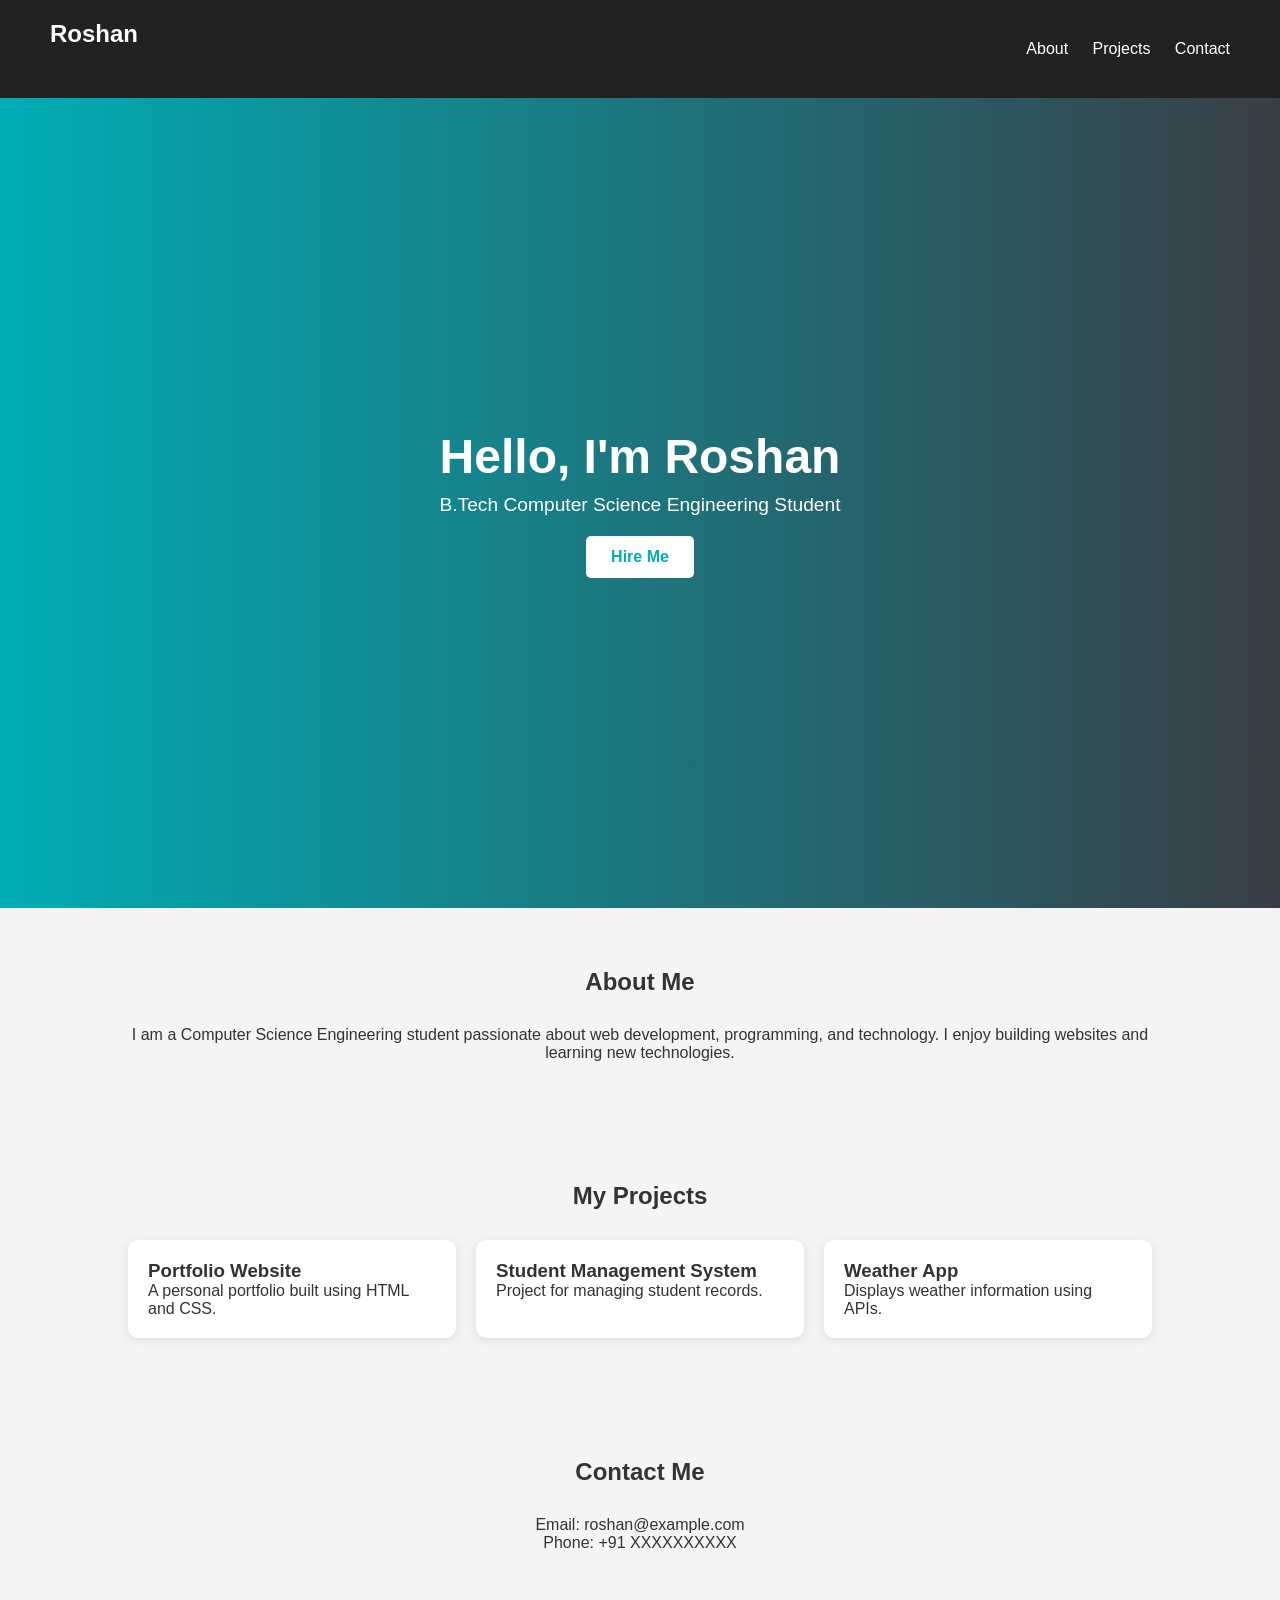
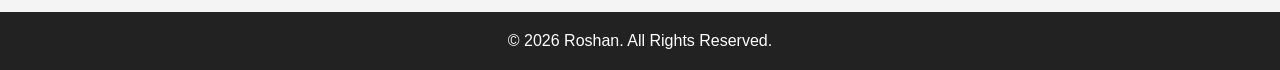
==== portfolio/public/index.html @ 63ba8bae "update website" ====
<!DOCTYPE html>
<html lang="en">
<head>
    <meta charset="UTF-8">
    <meta name="viewport" content="width=device-width, initial-scale=1.0">
    <title>Roshan Portfolio</title>

    <style>
        *{
            margin:0;
            padding:0;
            box-sizing:border-box;
            font-family: Arial, sans-serif;
        }

        body{
            background:#f4f4f4;
            color:#333;
        }

        header{
            background:#222;
            color:white;
            padding:20px 50px;
            display:flex;
            justify-content:space-between;
            align-items:center;
        }

        nav a{
            color:white;
            text-decoration:none;
            margin-left:20px;
        }

        nav a:hover{
            color:#00adb5;
        }

        .hero{
            height:90vh;
            display:flex;
            flex-direction:column;
            justify-content:center;
            align-items:center;
            text-align:center;
            background:linear-gradient(to right,#00adb5,#393e46);
            color:white;
        }

        .hero h1{
            font-size:3rem;
            margin-bottom:10px;
        }

        .hero p{
            font-size:1.2rem;
        }

        .btn{
            margin-top:20px;
            padding:12px 25px;
            background:white;
            color:#00adb5;
            text-decoration:none;
            border-radius:5px;
            font-weight:bold;
        }

        section{
            padding:60px 10%;
        }

        h2{
            text-align:center;
            margin-bottom:30px;
        }

        .about,
        .contact{
            text-align:center;
        }

        .projects{
            display:grid;
            grid-template-columns:repeat(auto-fit,minmax(250px,1fr));
            gap:20px;
        }

        .card{
            background:white;
            padding:20px;
            border-radius:10px;
            box-shadow:0 2px 10px rgba(0,0,0,0.1);
        }

        footer{
            background:#222;
            color:white;
            text-align:center;
            padding:20px;
        }
    </style>
</head>
<body>

    <header>
        <h2>Roshan</h2>

        <nav>
            <a href="#about">About</a>
            <a href="#projects">Projects</a>
            <a href="#contact">Contact</a>
        </nav>
    </header>

    <section class="hero">
        <h1>Hello, I'm Roshan</h1>
        <p>B.Tech Computer Science Engineering Student</p>
        <a href="#contact" class="btn">Hire Me</a>
    </section>

    <section id="about" class="about">
        <h2>About Me</h2>
        <p>
            I am a Computer Science Engineering student passionate about
            web development, programming, and technology. I enjoy building
            websites and learning new technologies.
        </p>
    </section>

    <section id="projects">
        <h2>My Projects</h2>

        <div class="projects">
            <div class="card">
                <h3>Portfolio Website</h3>
                <p>A personal portfolio built using HTML and CSS.</p>
            </div>

            <div class="card">
                <h3>Student Management System</h3>
                <p>Project for managing student records.</p>
            </div>

            <div class="card">
                <h3>Weather App</h3>
                <p>Displays weather information using APIs.</p>
            </div>
        </div>
    </section>

    <section id="contact" class="contact">
        <h2>Contact Me</h2>

        <p>Email: roshan@example.com</p>
        <p>Phone: +91 XXXXXXXXXX</p>
    </section>

    <footer>
        <p>&copy; 2026 Roshan. All Rights Reserved.</p>
    </footer>

</body>
</html>
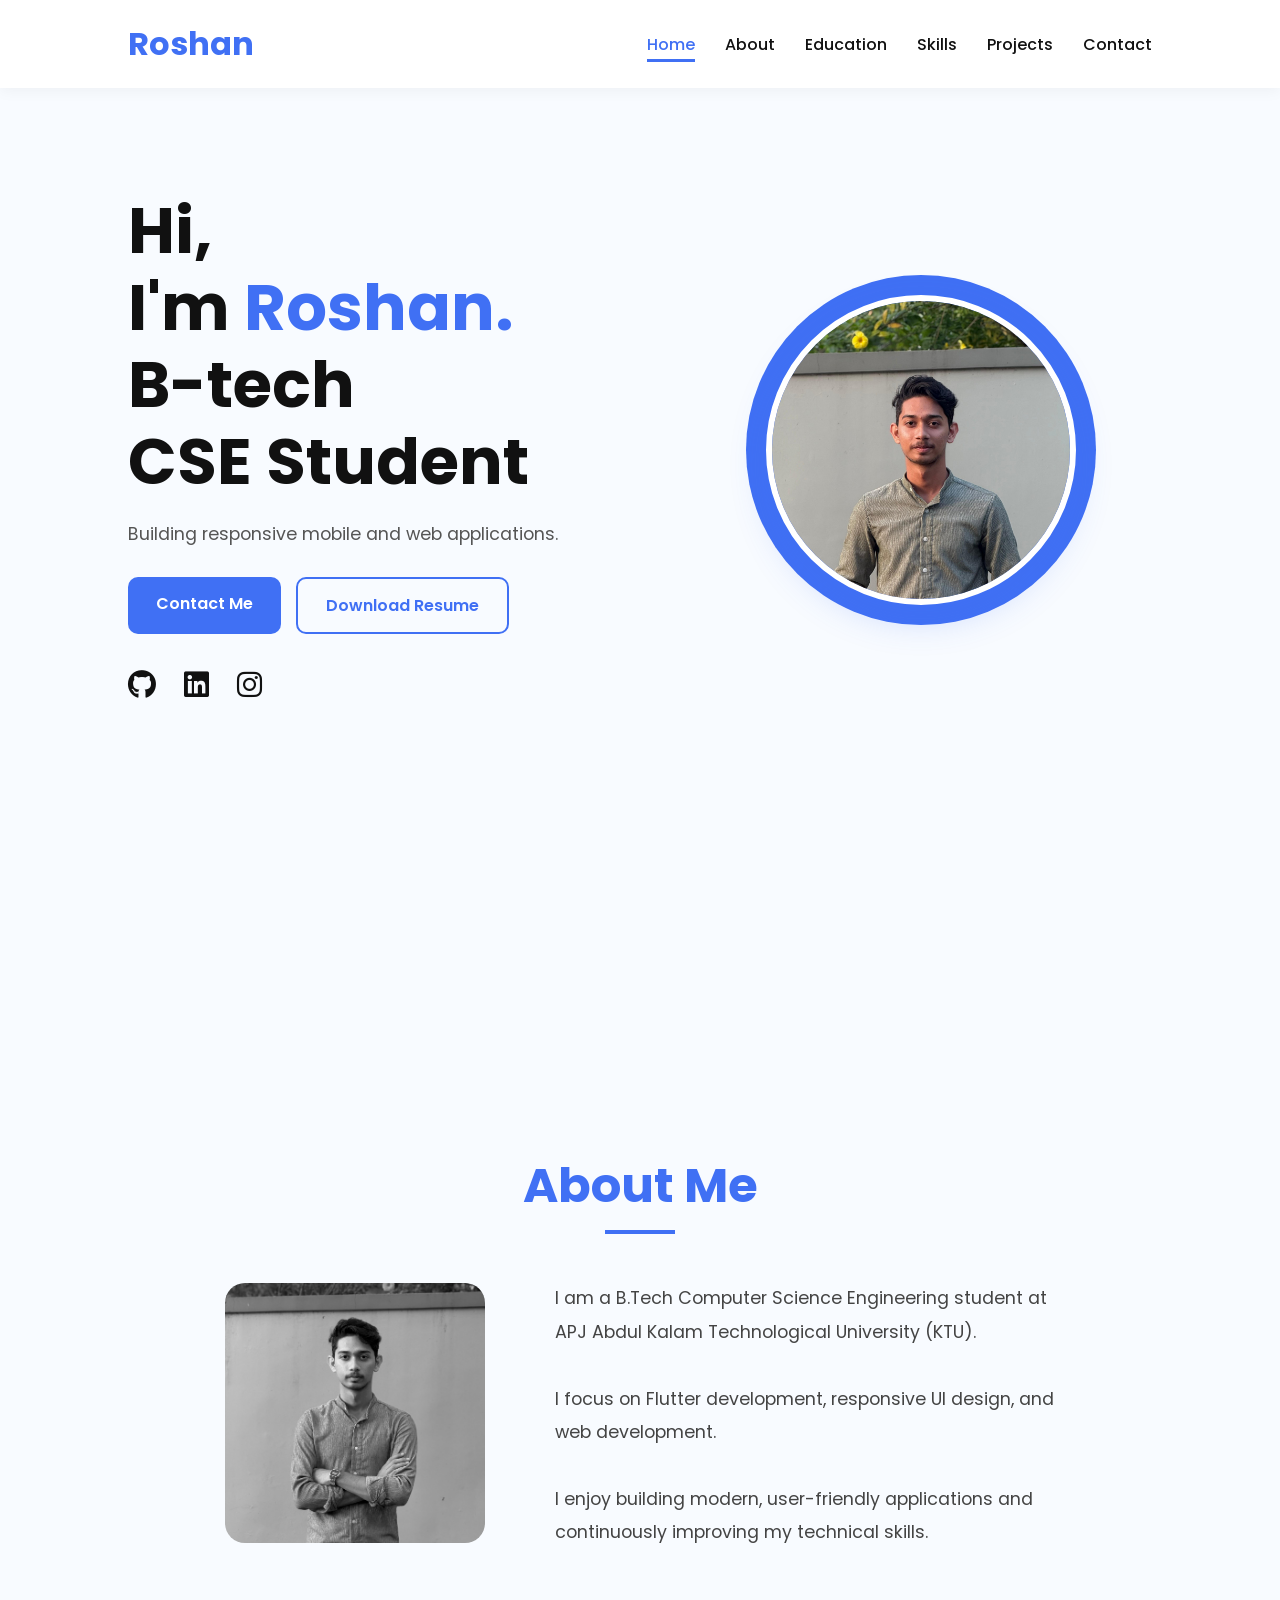
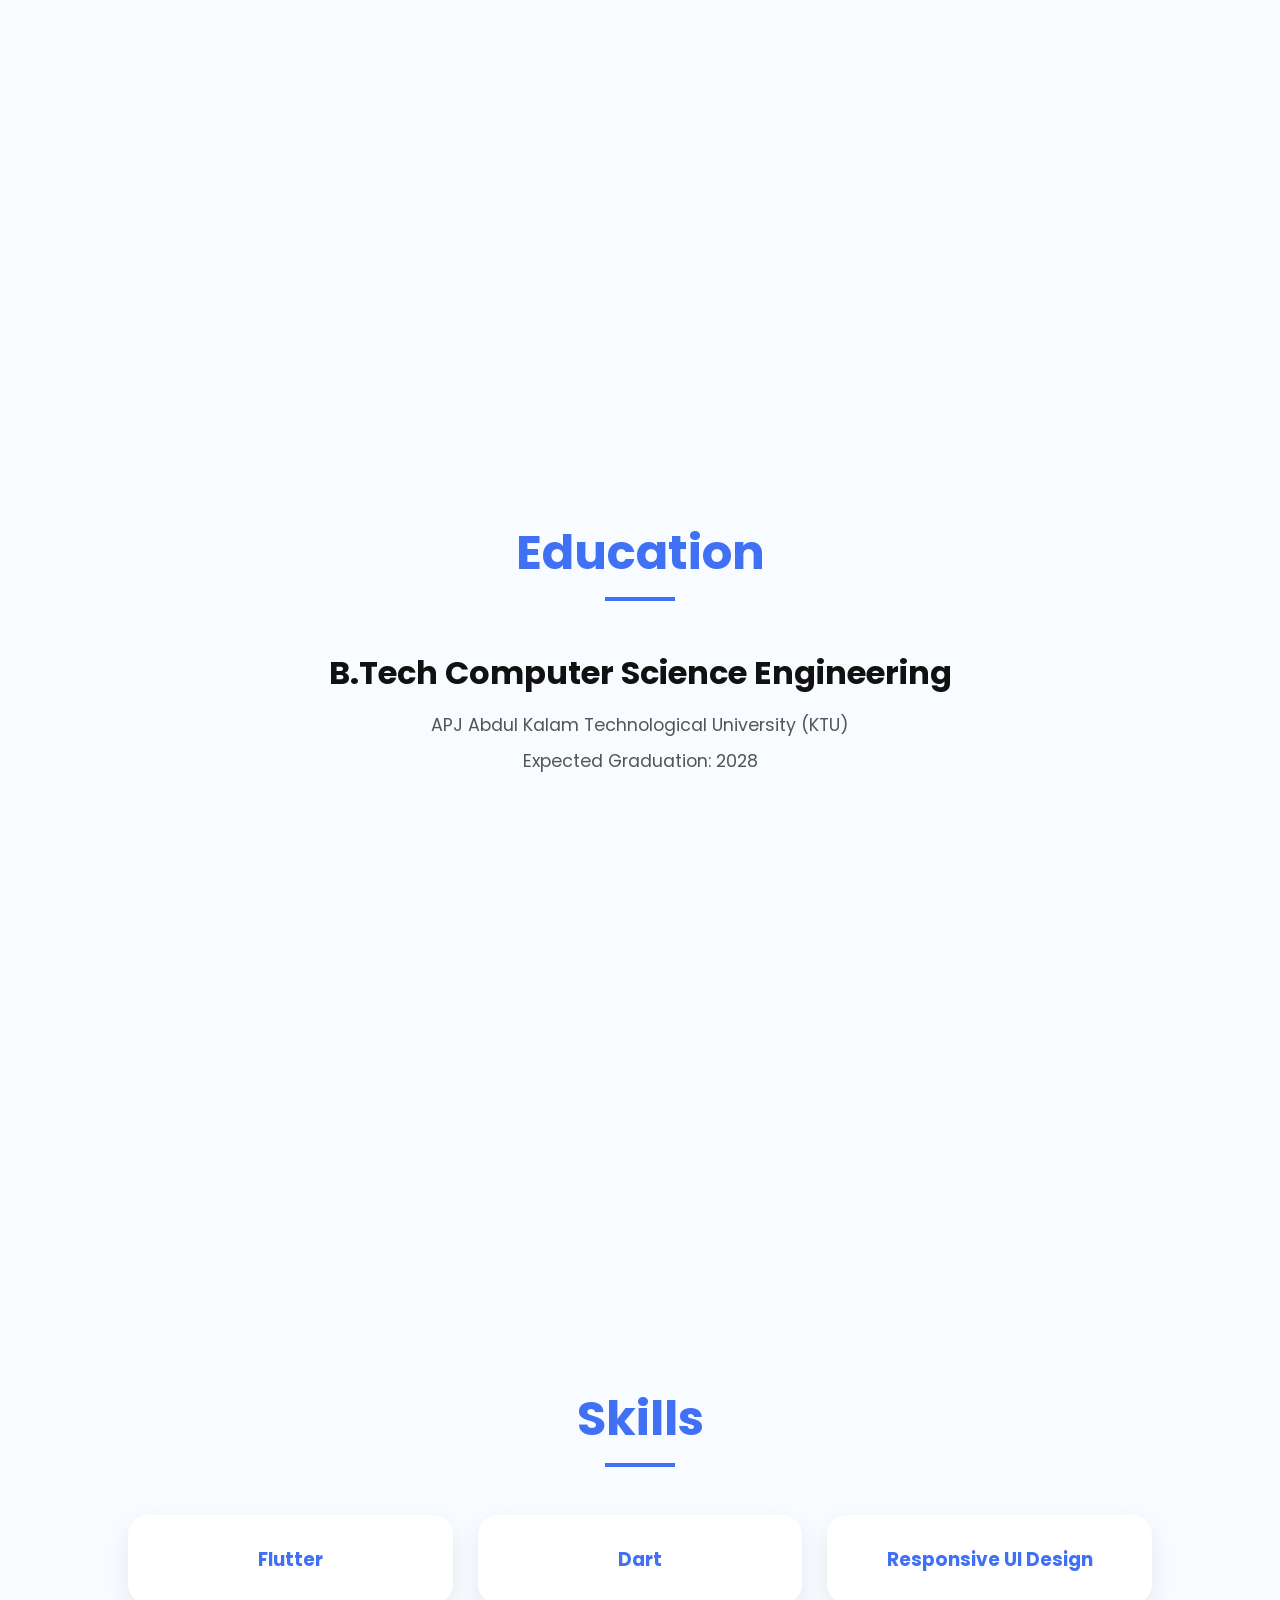
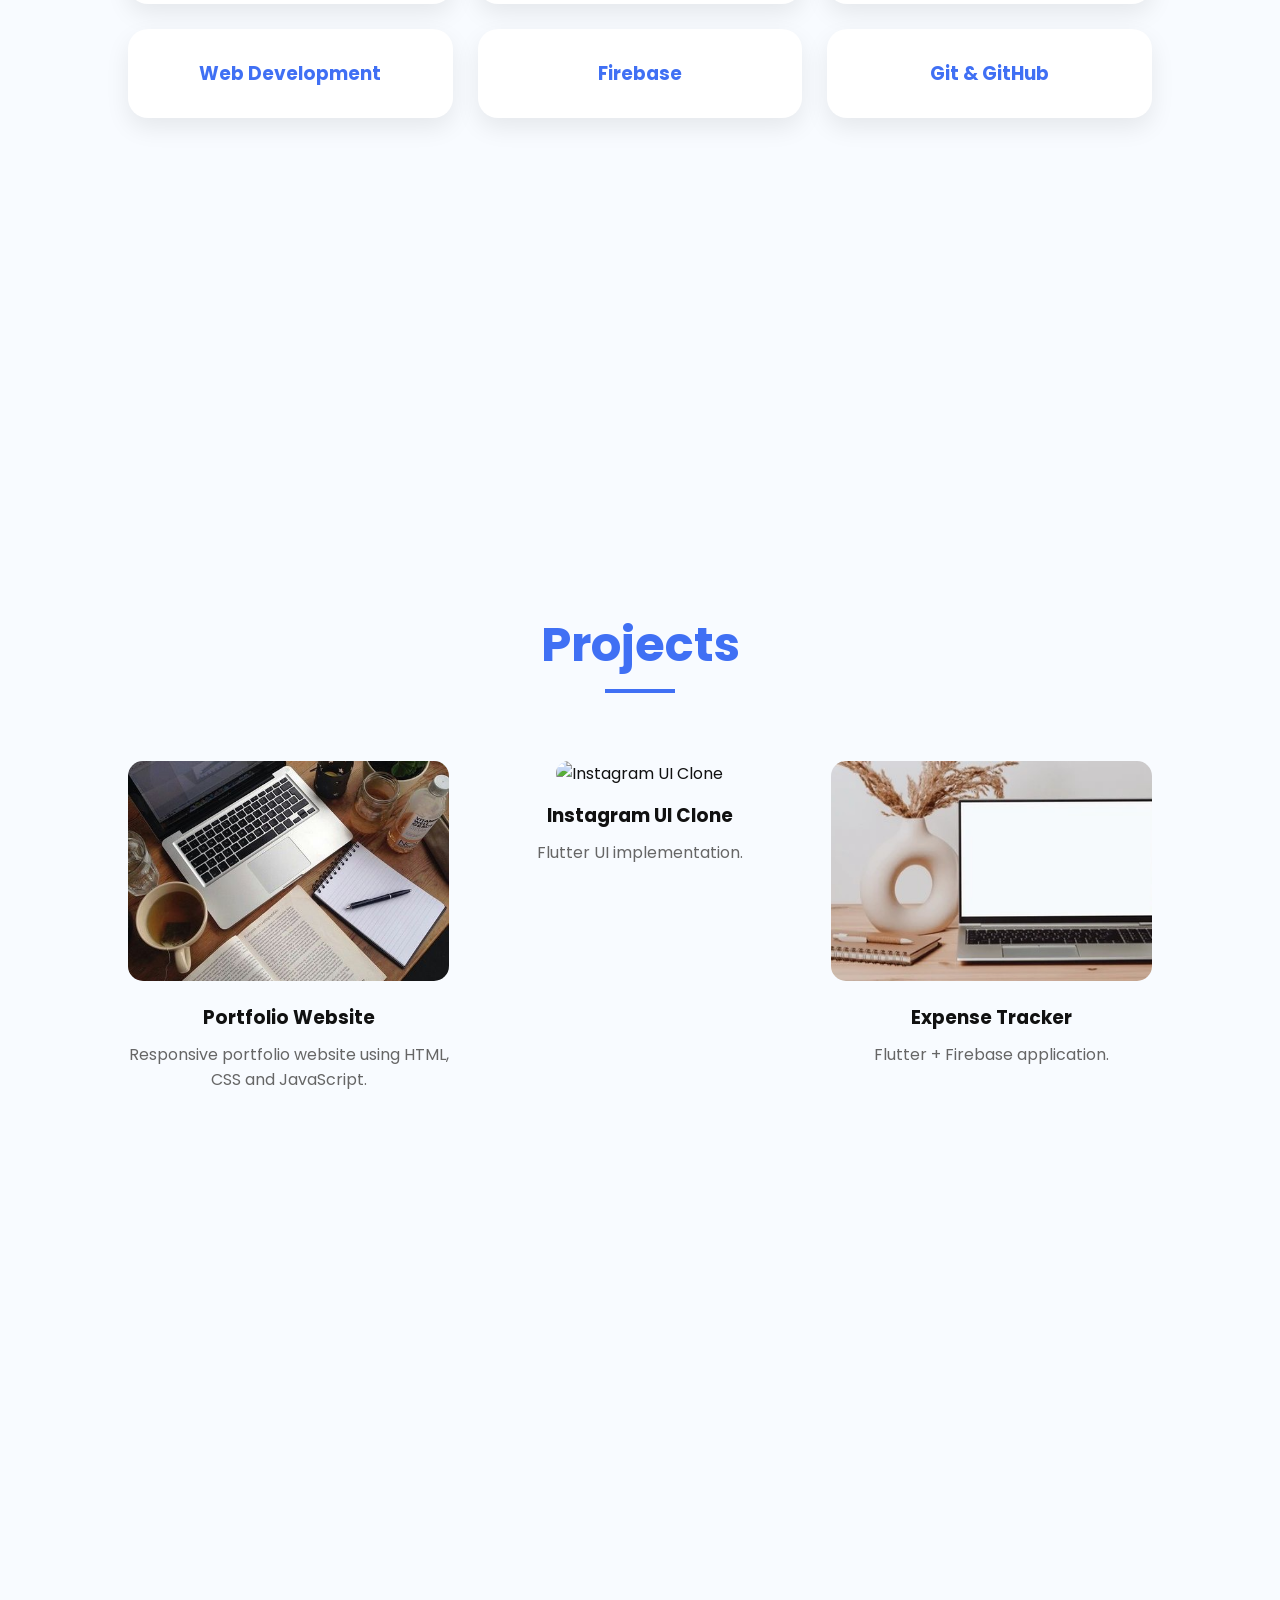
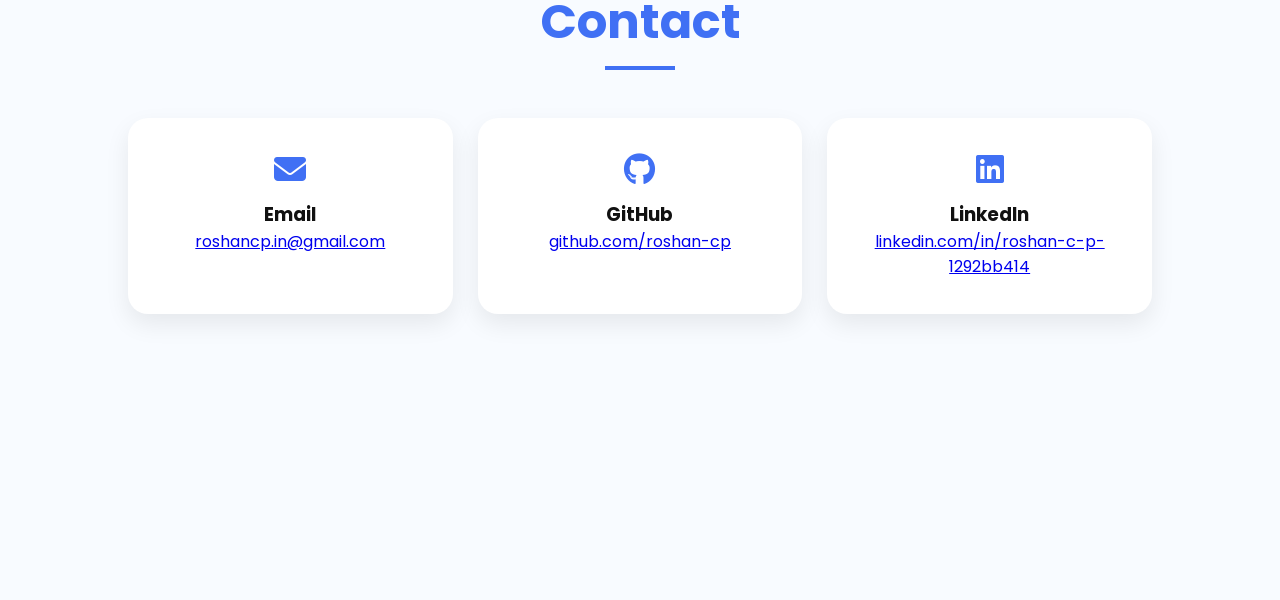
==== commit a5a6dc5c: "updated website" ====
--- a/portfolio/public/index.html
+++ b/portfolio/public/index.html
@@ -5,161 +5,313 @@
     <meta name="viewport" content="width=device-width, initial-scale=1.0">
     <title>Roshan Portfolio</title>
 
-    <style>
-        *{
-            margin:0;
-            padding:0;
-            box-sizing:border-box;
-            font-family: Arial, sans-serif;
-        }
-
-        body{
-            background:#f4f4f4;
-            color:#333;
-        }
-
-        header{
-            background:#222;
-            color:white;
-            padding:20px 50px;
-            display:flex;
-            justify-content:space-between;
-            align-items:center;
-        }
-
-        nav a{
-            color:white;
-            text-decoration:none;
-            margin-left:20px;
-        }
-
-        nav a:hover{
-            color:#00adb5;
-        }
-
-        .hero{
-            height:90vh;
-            display:flex;
-            flex-direction:column;
-            justify-content:center;
-            align-items:center;
-            text-align:center;
-            background:linear-gradient(to right,#00adb5,#393e46);
-            color:white;
-        }
-
-        .hero h1{
-            font-size:3rem;
-            margin-bottom:10px;
-        }
-
-        .hero p{
-            font-size:1.2rem;
-        }
-
-        .btn{
-            margin-top:20px;
-            padding:12px 25px;
-            background:white;
-            color:#00adb5;
-            text-decoration:none;
-            border-radius:5px;
-            font-weight:bold;
-        }
-
-        section{
-            padding:60px 10%;
-        }
-
-        h2{
-            text-align:center;
-            margin-bottom:30px;
-        }
-
-        .about,
-        .contact{
-            text-align:center;
-        }
-
-        .projects{
-            display:grid;
-            grid-template-columns:repeat(auto-fit,minmax(250px,1fr));
-            gap:20px;
-        }
-
-        .card{
-            background:white;
-            padding:20px;
-            border-radius:10px;
-            box-shadow:0 2px 10px rgba(0,0,0,0.1);
-        }
-
-        footer{
-            background:#222;
-            color:white;
-            text-align:center;
-            padding:20px;
-        }
-    </style>
+    <link rel="stylesheet" href="style.css">
+
+    <link rel="stylesheet"
+    href="https://cdnjs.cloudflare.com/ajax/libs/font-awesome/6.5.1/css/all.min.css">
 </head>
+
 <body>
 
+    <!-- HEADER -->
+
     <header>
-        <h2>Roshan</h2>
-
         <nav>
-            <a href="#about">About</a>
-            <a href="#projects">Projects</a>
-            <a href="#contact">Contact</a>
+
+            <div class="logo">
+                Roshan
+            </div>
+
+            <ul class="nav-links">
+                <li><a href="#home" class="active">Home</a></li>
+                <li><a href="#about">About</a></li>
+                <li><a href="#education">Education</a></li>
+                <li><a href="#skills">Skills</a></li>
+                <li><a href="#projects">Projects</a></li>
+                <li><a href="#contact">Contact</a></li>
+            </ul>
+
         </nav>
     </header>
 
-    <section class="hero">
-        <h1>Hello, I'm Roshan</h1>
-        <p>B.Tech Computer Science Engineering Student</p>
-        <a href="#contact" class="btn">Hire Me</a>
-    </section>
-
-    <section id="about" class="about">
+    <!-- HOME -->
+
+    <section id="home" class="page fade-in">
+
+        <div class="hero">
+
+            <div class="hero-text">
+
+                <h1>
+                    Hi,<br>
+                    I'm <span>Roshan.</span><br>
+                    B-tech<br>
+                     CSE Student
+                </h1>
+
+                <p>
+                    Building responsive mobile and web applications.
+                </p>
+
+                <div class="hero-buttons">
+
+                    <a href="#contact" class="btn">
+                        Contact Me
+                    </a>
+
+                    <a href="resume/resume.pdf"
+                       class="btn btn-outline"
+                       download>
+                        Download Resume
+                    </a>
+
+                </div>
+
+                <div class="socials">
+
+                    <a href="https://github.com/roshan-cp" target="_blank">
+                        <i class="fab fa-github"></i>
+                    </a>
+
+                    <a href="https://www.linkedin.com/in/roshan-c-p-1292bb414/" target="_blank">
+                        <i class="fab fa-linkedin"></i>
+                    </a>
+
+                    <a href="https://www.instagram.com/roshancp.in?igsh=MTl3cmFmcXZqd3h3cQ%3D%3D&utm_source=qr" target="_blank">
+                        <i class="fab fa-instagram"></i>
+                    </a>
+
+                </div>
+
+            </div>
+
+            <div class="hero-image">
+
+                <div class="blob"></div>
+
+                <img
+                src="images/roshan.jpeg"
+                alt="Roshan">
+
+            </div>
+
+        </div>
+
+    </section>
+
+    <!-- ABOUT -->
+
+    <section id="about" class="page fade-in">
+
         <h2>About Me</h2>
-        <p>
-            I am a Computer Science Engineering student passionate about
-            web development, programming, and technology. I enjoy building
-            websites and learning new technologies.
-        </p>
-    </section>
-
-    <section id="projects">
-        <h2>My Projects</h2>
-
-        <div class="projects">
-            <div class="card">
+
+        <div class="about-container">
+
+            <div class="about-image">
+
+                <img
+                src="images/roshanbw.jpeg"
+                alt="About Me">
+
+            </div>
+
+            <div class="about-text">
+
+                <p>
+                    I am a B.Tech Computer Science Engineering student at
+                    APJ Abdul Kalam Technological University (KTU).
+                </p>
+
+                <br>
+
+                <p>
+                    I focus on Flutter development,
+                    responsive UI design,
+                    and web development.
+                </p>
+
+                <br>
+
+                <p>
+                    I enjoy building modern,
+                    user-friendly applications and continuously
+                    improving my technical skills.
+                </p>
+
+            </div>
+
+        </div>
+
+    </section>
+
+    <!-- EDUCATION -->
+
+    <section id="education" class="page fade-in">
+
+        <h2>Education</h2>
+
+        <div class="education-card">
+
+            <h3>
+                B.Tech Computer Science Engineering
+            </h3>
+
+            <p>
+                APJ Abdul Kalam Technological University (KTU)
+            </p>
+
+            <p>
+                Expected Graduation: 2028
+            </p>
+
+        </div>
+
+    </section>
+
+    <!-- SKILLS -->
+
+    <section id="skills" class="page fade-in">
+
+        <h2>Skills</h2>
+
+        <div class="skills-grid">
+
+            <div class="skill-card">
+                <h3>Flutter</h3>
+            </div>
+
+            <div class="skill-card">
+                <h3>Dart</h3>
+            </div>
+
+            <div class="skill-card">
+                <h3>Responsive UI Design</h3>
+            </div>
+
+            <div class="skill-card">
+                <h3>Web Development</h3>
+            </div>
+
+            <div class="skill-card">
+                <h3>Firebase</h3>
+            </div>
+
+            <div class="skill-card">
+                <h3>Git & GitHub</h3>
+            </div>
+
+        </div>
+
+    </section>
+
+    <!-- PROJECTS -->
+
+    <section id="projects" class="page fade-in">
+
+        <h2>Projects</h2>
+
+        <div class="projects-grid">
+
+            <div class="project-card">
+
+                <img
+                src="images/p1.jpg"
+                alt="Portfolio Website">
+
                 <h3>Portfolio Website</h3>
-                <p>A personal portfolio built using HTML and CSS.</p>
-            </div>
-
-            <div class="card">
-                <h3>Student Management System</h3>
-                <p>Project for managing student records.</p>
-            </div>
-
-            <div class="card">
-                <h3>Weather App</h3>
-                <p>Displays weather information using APIs.</p>
-            </div>
-        </div>
-    </section>
-
-    <section id="contact" class="contact">
-        <h2>Contact Me</h2>
-
-        <p>Email: roshan@example.com</p>
-        <p>Phone: +91 XXXXXXXXXX</p>
-    </section>
-
-    <footer>
-        <p>&copy; 2026 Roshan. All Rights Reserved.</p>
-    </footer>
+
+                <p>
+                    Responsive portfolio website using
+                    HTML, CSS and JavaScript.
+                </p>
+
+            </div>
+
+            <div class="project-card">
+
+                <img
+                src="images/p4.jpg"
+                alt="Instagram UI Clone">
+
+                <h3>Instagram UI Clone</h3>
+
+                <p>
+                    Flutter UI implementation.
+                </p>
+
+            </div>
+
+            <div class="project-card">
+
+                <img
+                src="images/p3.jpg"
+                alt="Expense Tracker">
+
+                <h3>Expense Tracker</h3>
+
+                <p>
+                    Flutter + Firebase application.
+                </p>
+
+            </div>
+
+        </div>
+
+    </section>
+
+    <!-- CONTACT -->
+
+    <section id="contact" class="page fade-in">
+
+        <h2>Contact</h2>
+
+        <div class="contact-grid">
+
+            <div class="contact-card">
+
+                <i class="fas fa-envelope"></i>
+
+                <h3>Email</h3>
+
+                <a href="https://roshancp.in@gmail.com"
+                target="_blank">
+                roshancp.in@gmail.com
+                </a>
+            </div>
+                
+            
+
+            <div class="contact-card">
+
+                <i class="fab fa-github"></i>
+
+                <h3>GitHub</h3>
+
+                 <a href="https://github.com/roshan-cp"
+                target="_blank">
+                github.com/roshan-cp
+                </a>   
+            </div>
+
+            <div class="contact-card">
+
+                <i class="fab fa-linkedin"></i>
+
+                <h3>LinkedIn</h3>
+
+                <a href="https://www.linkedin.com/in/roshan-c-p-1292bb414"
+                target="_blank">
+                linkedin.com/in/roshan-c-p-1292bb414
+                </a>    
+                
+
+            </div>
+
+        </div>
+
+    </section>
+
+    <script src="script.js"></script>
 
 </body>
 </html>
--- a/portfolio/public/style.css
+++ b/portfolio/public/style.css
@@ -0,0 +1,408 @@
+@import url('https://fonts.googleapis.com/css2?family=Poppins:wght@300;400;500;600;700;800&display=swap');
+
+*{
+    margin:0;
+    padding:0;
+    box-sizing:border-box;
+    font-family:'Poppins',sans-serif;
+}
+
+html{
+    scroll-behavior:smooth;
+}
+
+body{
+    background:#f8fbff;
+    color:#111;
+}
+
+/* HEADER */
+
+header{
+    position:fixed;
+    top:0;
+    left:0;
+    width:100%;
+    background:#fff;
+    z-index:1000;
+    box-shadow:0 2px 15px rgba(0,0,0,.05);
+}
+
+nav{
+    display:flex;
+    justify-content:space-between;
+    align-items:center;
+    padding:20px 10%;
+}
+
+.logo{
+    font-size:2rem;
+    font-weight:700;
+    color:#4070f4;
+}
+
+.nav-links{
+    display:flex;
+    gap:30px;
+    list-style:none;
+}
+
+.nav-links a{
+    text-decoration:none;
+    color:#111;
+    font-weight:500;
+    position:relative;
+    padding-bottom:6px;
+    transition:.3s;
+}
+
+.nav-links a:hover{
+    color:#4070f4;
+}
+
+.nav-links a::after{
+    content:'';
+    position:absolute;
+    left:0;
+    bottom:0;
+    width:100%;
+    height:3px;
+    background:#4070f4;
+    transform:scaleX(0);
+    transition:.3s;
+}
+
+.nav-links a.active{
+    color:#4070f4;
+}
+
+.nav-links a.active::after{
+    transform:scaleX(1);
+}
+
+/* SECTION */
+
+.page{
+    min-height:100vh;
+    padding:120px 10%;
+    display:flex;
+    flex-direction:column;
+    justify-content:center;
+    scroll-margin-top:90px;
+}
+
+h2{
+    text-align:center;
+    font-size:3rem;
+    color:#4070f4;
+    margin-bottom:60px;
+    position:relative;
+}
+
+h2::after{
+    content:'';
+    width:70px;
+    height:4px;
+    background:#4070f4;
+    position:absolute;
+    left:50%;
+    bottom:-12px;
+    transform:translateX(-50%);
+}
+
+/* HOME */
+
+.hero{
+    display:grid;
+    grid-template-columns:1fr 1fr;
+    align-items:center;
+    justify-content:center;
+    gap:100px;
+}
+
+.hero-text h1{
+    font-size:4rem;
+    line-height:1.2;
+}
+
+.hero-text span{
+    color:#4070f4;
+}
+
+.hero-text p{
+    margin-top:20px;
+    color:#555;
+    font-size:1.1rem;
+}
+
+.hero-buttons{
+    display:flex;
+    gap:15px;
+    margin-top:30px;
+}
+
+.btn{
+    text-decoration:none;
+    background:#4070f4;
+    color:#fff;
+    padding:14px 28px;
+    border-radius:10px;
+    font-weight:600;
+    transition:.3s;
+}
+
+.btn:hover{
+    transform:translateY(-4px);
+}
+
+.btn-outline{
+    background:transparent;
+    border:2px solid #4070f4;
+    color:#4070f4;
+}
+
+.socials{
+    margin-top:30px;
+}
+
+.socials a{
+    font-size:1.8rem;
+    margin-right:20px;
+    color:#111;
+    text-decoration:none;
+    transition:.3s;
+}
+
+.socials a:hover{
+    color:#4070f4;
+}
+
+.hero-image{
+    position:relative;
+    display:flex;
+    justify-content:center;
+    align-items:center;
+}
+
+.blob{
+    position:absolute;
+    width:350px;
+    height:350px;
+    background:#4070f4;
+    border-radius:50%;
+    z-index:-1;
+}
+
+.hero-image img{
+    width:310px;
+    height:310px;
+    object-fit:cover;
+    object-position:center top;
+    border-radius:50%;
+    border:6px solid #fff;
+    box-shadow:0 15px 35px rgba(64,112,244,.25);
+}
+
+/* ABOUT */
+
+
+
+.about-container{
+    max-width:1000px;
+    margin:0 auto;
+    display:flex;
+    justify-content:center;
+    align-items:center;
+    gap:70px;
+    
+}
+
+.about-image img{
+    width:260px;
+    height:260px;
+    object-fit:cover;
+    border-radius:20px;
+}
+
+.about-text{
+    max-width:500px;
+    font-size:1.1rem;
+    line-height:1.9;
+    color:#444;
+}
+
+/* EDUCATION */
+
+.education-card{
+    text-align:center;
+}
+
+.education-card h3{
+    font-size:2rem;
+    margin-bottom:15px;
+}
+
+.education-card p{
+    font-size:1.1rem;
+    color:#555;
+    margin-bottom:10px;
+}
+
+/* SKILLS */
+
+.skills-grid{
+    display:grid;
+    grid-template-columns:repeat(3,1fr);
+    gap:25px;
+}
+
+.skill-card{
+    background:white;
+    padding:30px;
+    border-radius:20px;
+    text-align:center;
+    box-shadow:0 10px 25px rgba(0,0,0,.08);
+    transition:.3s;
+}
+
+.skill-card:hover{
+    transform:translateY(-10px);
+}
+
+.skill-card h3{
+    color:#4070f4;
+}
+
+/* PROJECTS */
+
+.projects-grid{
+    display:grid;
+    grid-template-columns:repeat(3,1fr);
+    gap:30px;
+    margin-top:20px;
+}
+
+.project-card{
+    text-align:center;
+}
+
+.project-card img{
+    width:100%;
+    height:220px;
+    object-fit:cover;
+    border-radius:15px;
+}
+
+.project-card h3{
+    margin-top:15px;
+    margin-bottom:10px;
+}
+
+.project-card p{
+    color:#666;
+}
+
+/* CONTACT */
+
+.contact-grid{
+    display:grid;
+    grid-template-columns:repeat(3,1fr);
+    gap:25px;
+}
+
+.contact-card{
+    background:white;
+    padding:35px;
+    text-align:center;
+    border-radius:20px;
+    box-shadow:0 10px 25px rgba(0,0,0,.08);
+    transition:.3s;
+}
+
+.contact-card:hover{
+    transform:translateY(-8px);
+}
+
+.contact-card i{
+    font-size:2rem;
+    color:#4070f4;
+    margin-bottom:15px;
+}
+
+/* ANIMATION */
+
+.fade-in{
+    opacity:0;
+    transform:translateY(80px);
+    transition:
+        opacity 1.4s ease,
+        transform 1.4s ease;
+}
+
+.fade-in.show{
+    opacity:1;
+    transform:translateY(0);
+}
+
+
+/* MOBILE */
+
+@media(max-width:768px){
+
+    nav{
+        flex-direction:column;
+        gap:15px;
+    }
+
+    .nav-links{
+        flex-wrap:wrap;
+        justify-content:center;
+        gap:15px;
+    }
+
+    .hero{
+        grid-template-columns:1fr;
+        text-align:center;
+        gap:50px;
+    }
+
+    .hero-text h1{
+        font-size:2.5rem;
+    }
+
+    .hero-buttons{
+        justify-content:center;
+    }
+
+    .blob{
+        width:260px;
+        height:260px;
+    }
+
+    .hero-image img{
+        width:220px;
+        height:220px;
+    }
+
+    .about-container{
+        flex-direction:column;
+        text-align:center;
+        gap:30px;
+    }
+
+    .skills-grid{
+        grid-template-columns:1fr;
+    }
+
+    .projects-grid{
+        grid-template-columns:1fr;
+    }
+
+    .contact-grid{
+        grid-template-columns:1fr;
+    }
+
+    h2{
+        font-size:2.2rem;
+    }
+}
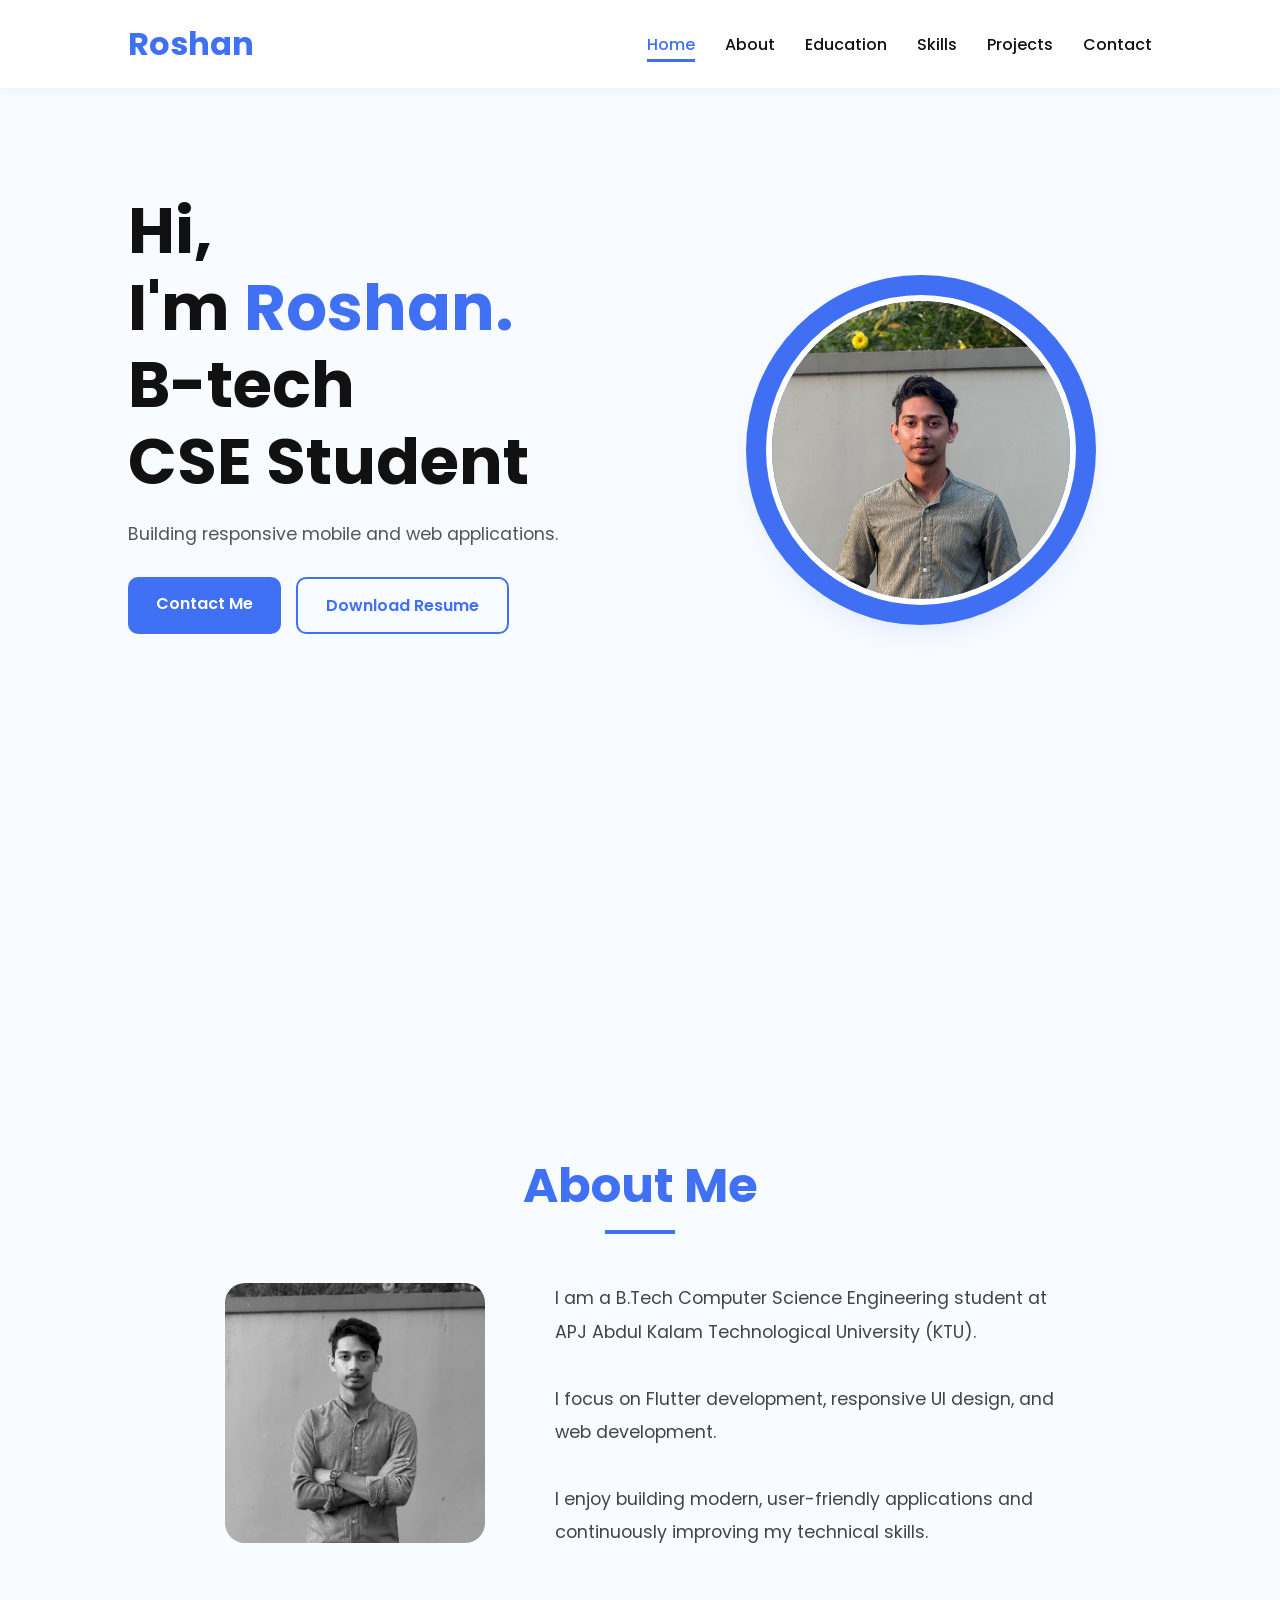
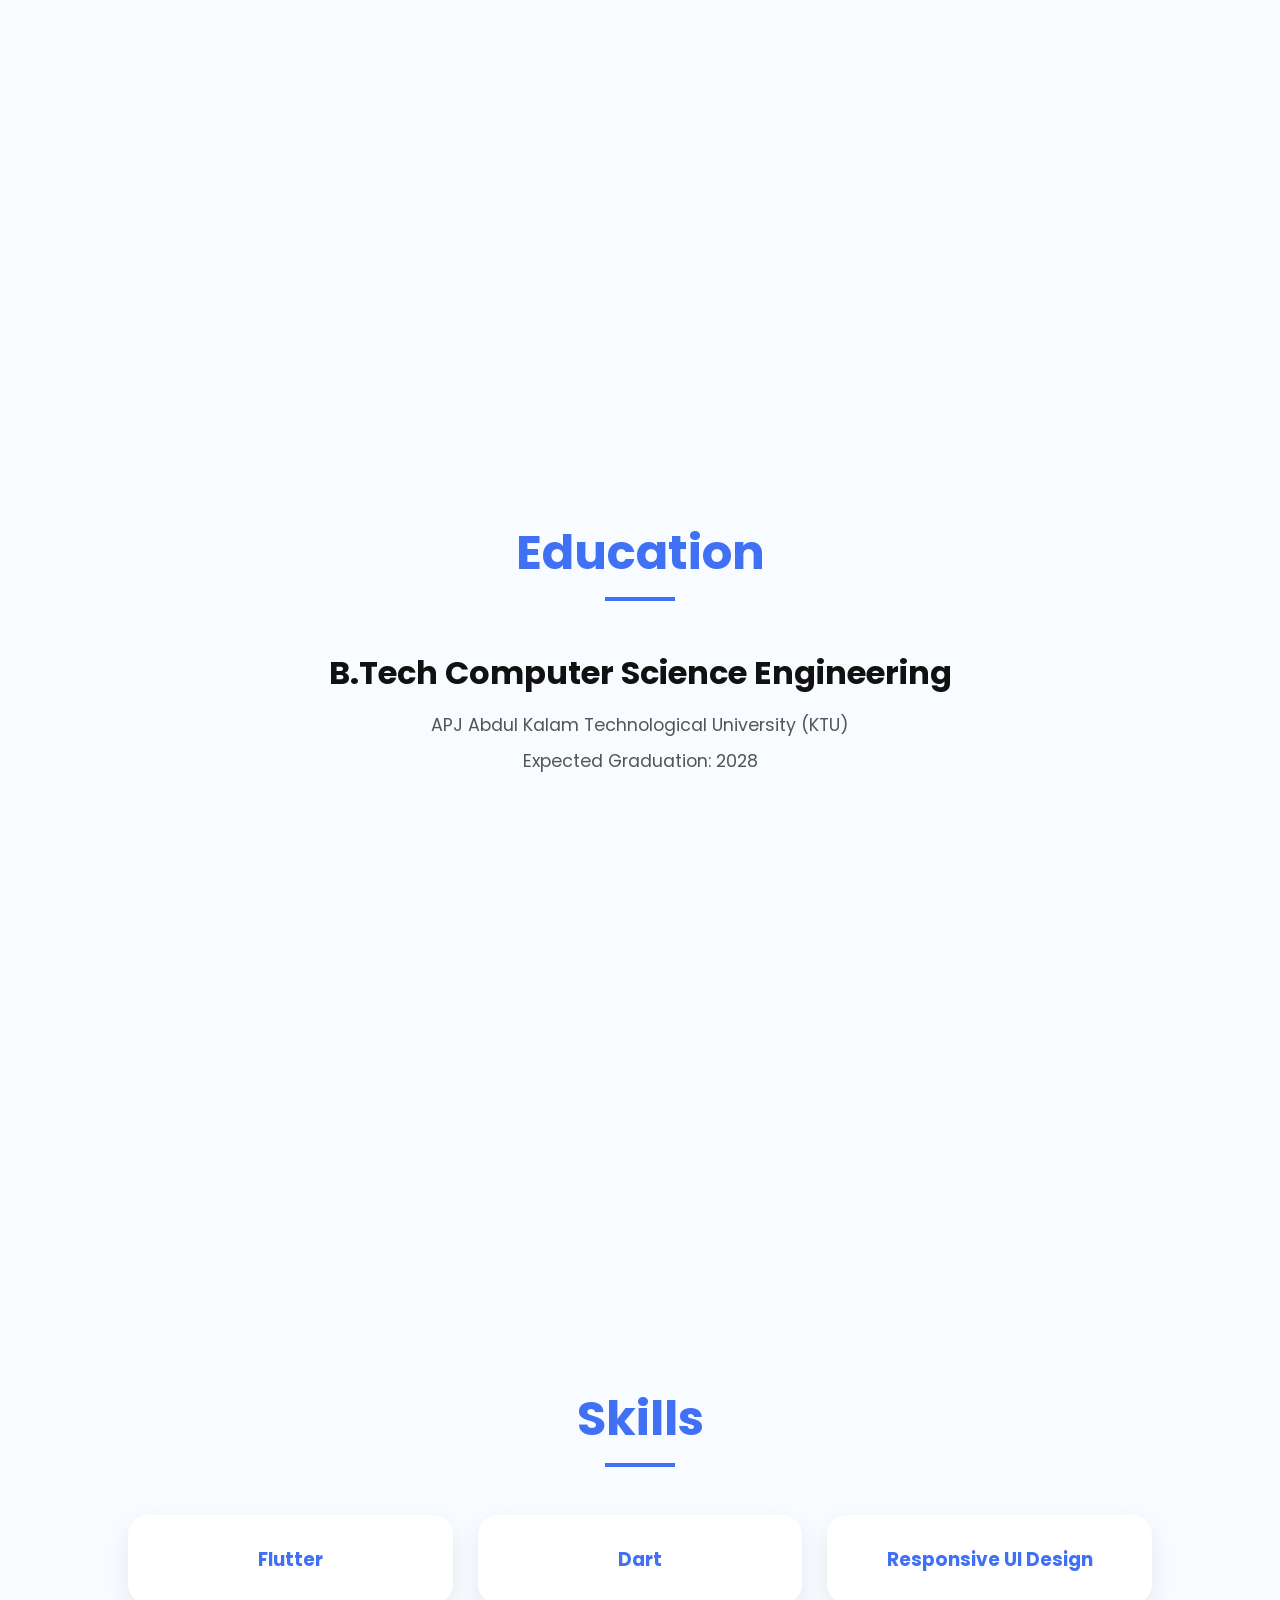
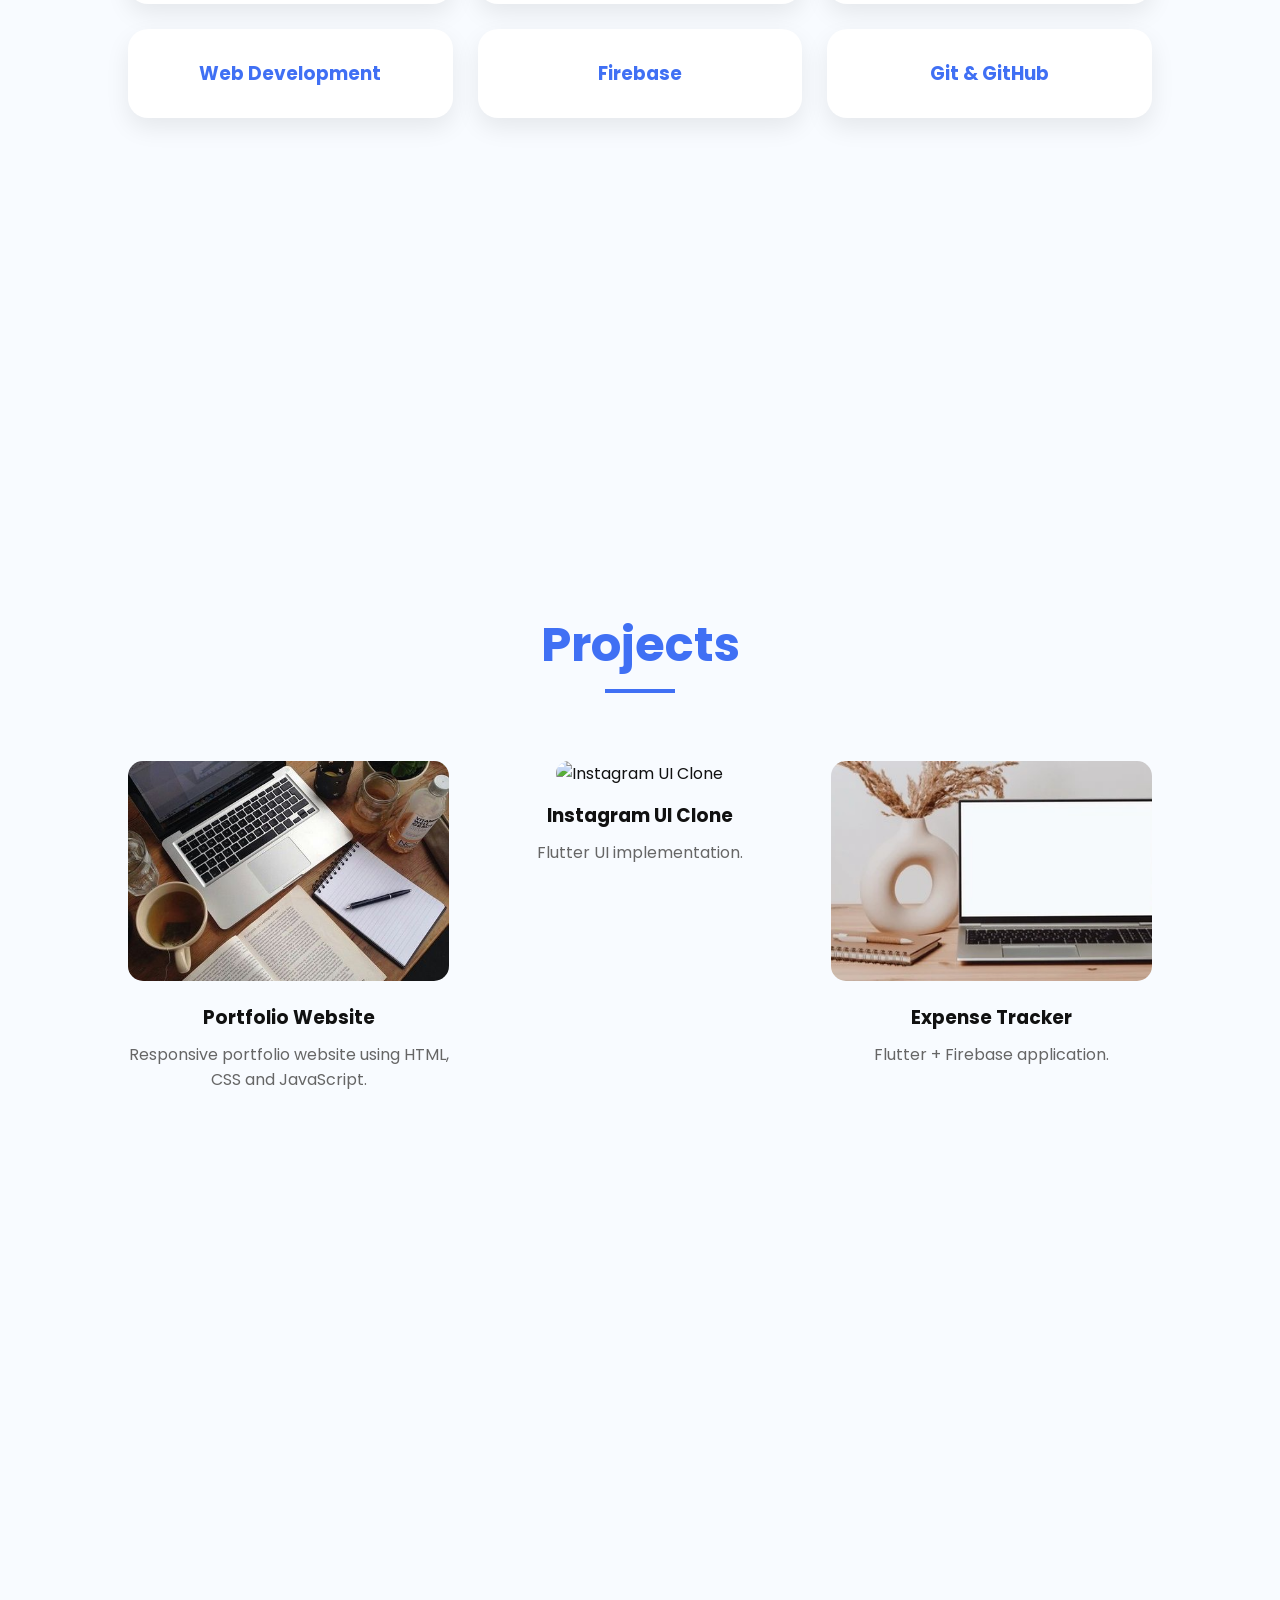
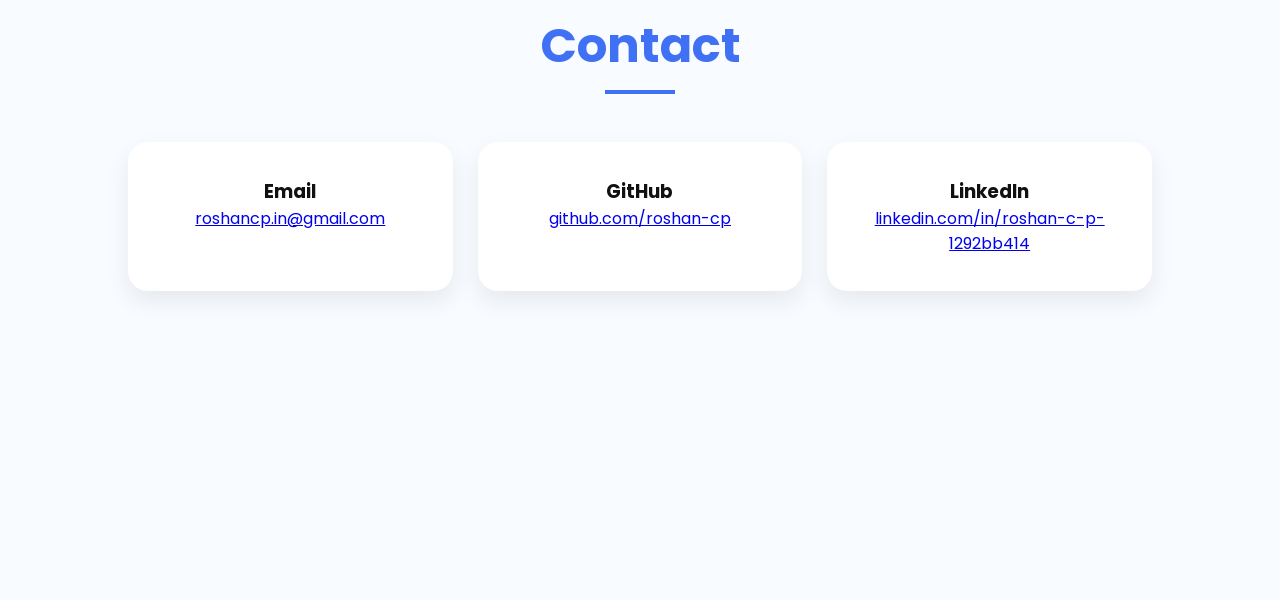
==== commit 31c11a48: "updated website" ====
--- a/portfolio/public/index.html
+++ b/portfolio/public/index.html
@@ -8,7 +8,7 @@
     <link rel="stylesheet" href="style.css">
 
     <link rel="stylesheet"
-    href="https://cdnjs.cloudflare.com/ajax/libs/font-awesome/6.5.1/css/all.min.css">
+    href="css/style.css">
 </head>
 
 <body>
